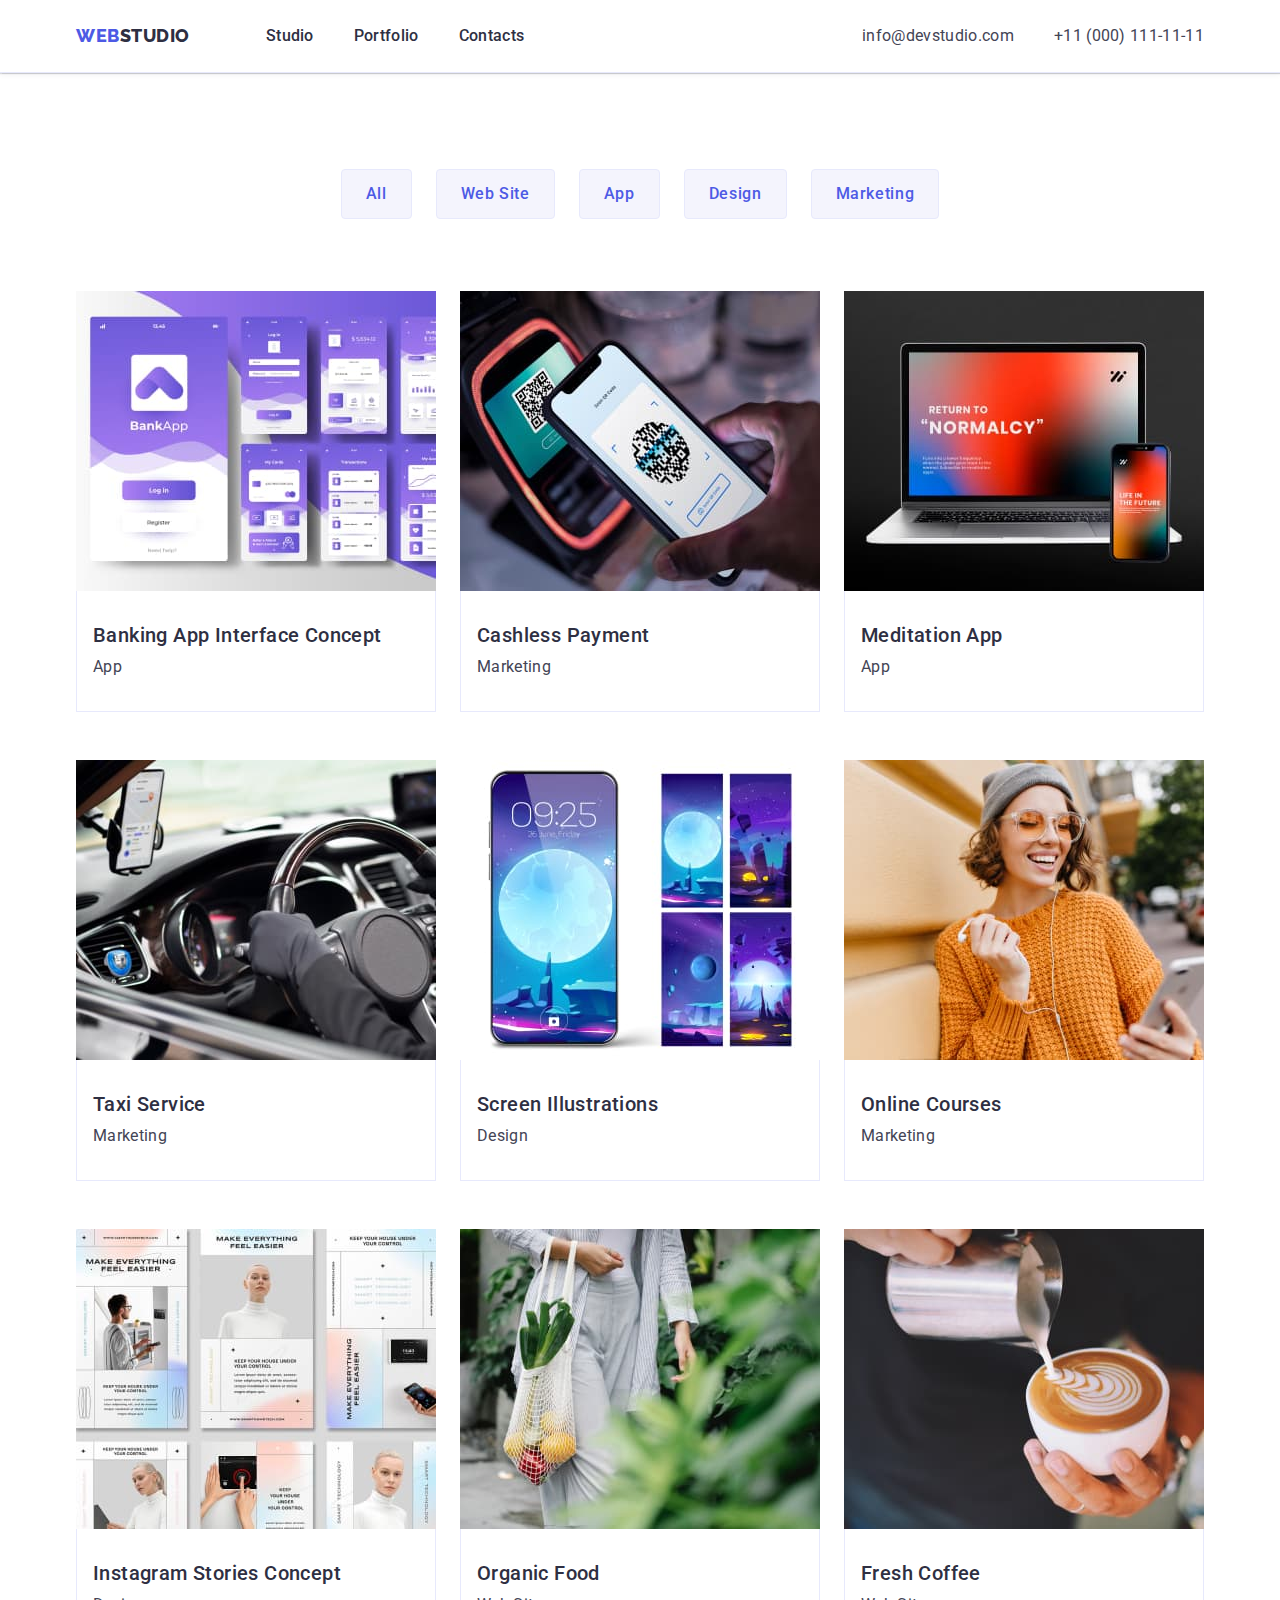
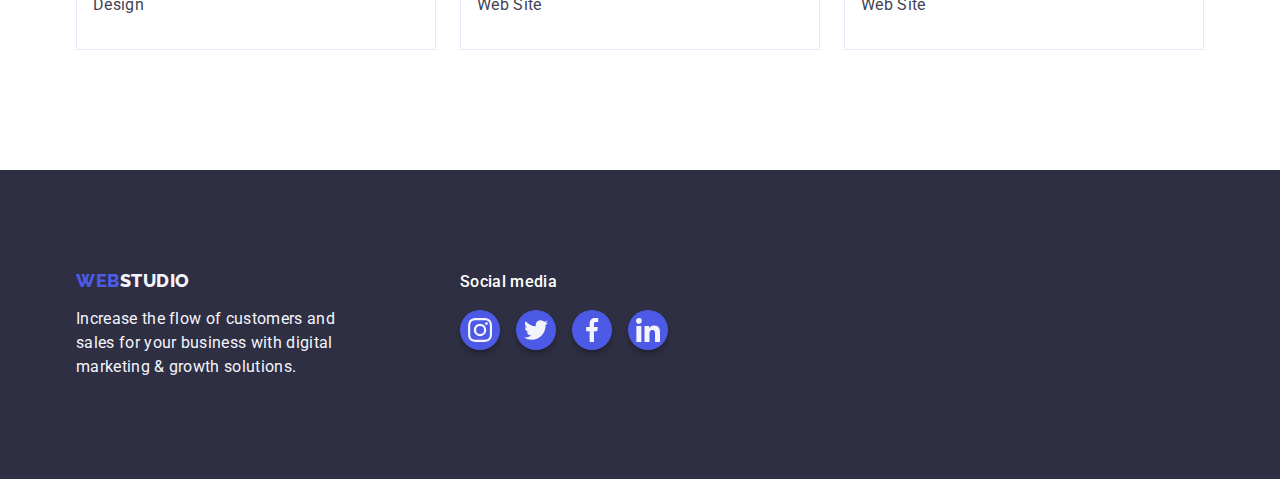
==== portfolio.html @ d606173a "Initial commit" ====
<!DOCTYPE html>
<html lang="en">
  <head>
    <meta charset="UTF-8" />
    <meta http-equiv="X-UA-Compatible" content="IE=edge" />
    <meta name="viewport" content="width=device-width, initial-scale=1.0" />
    <title>webstudio</title>
    <link
      rel="stylesheet"
      href="https://cdnjs.cloudflare.com/ajax/libs/modern-normalize/1.1.0/modern-normalize.min.css"
    />
    <link rel="stylesheet" href="./css/styles.css" />
    <link rel="preconnect" href="https://fonts.googleapis.com" />
    <link rel="preconnect" href="https://fonts.gstatic.com" crossorigin />
    <link
      href="https://fonts.googleapis.com/css2?family=Raleway:wght@800&family=Roboto:wght@400;500;700&display=swap"
      rel="stylesheet"
    />
  </head>
  <body>
    <header class="header-pages">
      <div class="navigation container">
        <nav class="page-navigation">
          <a class="logo link" href="./index.html"
            >Web<span class="accent-header">Studio</span></a
          >
          <ul class="menu list">
            <li class="menu-item">
              <a class="menu-item-link link" href="./index.html">Studio</a>
            </li>
            <li class="menu-item">
              <a class="menu-item-link link" href="./portfolio.html"
                >Portfolio</a
              >
            </li>
            <li class="menu-item">
              <a class="menu-item-link link" href="">Contacts</a>
            </li>
          </ul>
        </nav>

        <address class="contacts">
          <ul class="contacts-nav list">
            <li class="contacts-nav-item">
              <a
                class="contacts-item-link link"
                href="mailto:info@devstudio.com"
                >info@devstudio.com</a
              >
            </li>
            <li class="contacts-nav-item">
              <a class="contacts-item-link link" href="tel:+110001111111"
                >+11 (000) 111-11-11</a
              >
            </li>
          </ul>
        </address>
      </div>
    </header>
    <!-- <header class="header-pages">
      <nav class="page-navigation">
        <a class="logo link" href="./index.html"
          >Web<span class="accent-header">Studio</span></a
        >
        <ul class="menu list">
          <li class="menu-item">
            <a class="menu-item-link link" href="./index.html">Studio</a>
          </li>
          <li class="menu-item">
            <a class="menu-item-link link" href="./portfolio.html">Portfolio</a>
          </li>
          <li class="menu-item">
            <a class="menu-item-link link" href="">Contacts</a>
          </li>
        </ul>
      </nav>

      <address class="contacts">
        <ul class="contacts-nav list">
          <li class="contacts-nav-item">
            <a class="contacts-item-link link" href="mailto:info@devstudio.com"
              >info@devstudio.com</a
            >
          </li>
          <li class="contacts-nav-item">
            <a class="contacts-item-link link" href="tel:+110001111111"
              >+11 (000) 111-11-11</a
            >
          </li>
        </ul>
      </address>
    </header> -->
    <main>
      <!-- filters -->
      <section class="applicationarea">
        <div class="container">
          <h1 hidden>filters</h1>
          <ul class="applicationarea-list list">
            <li class="applicationarea-item">
              <button class="applicationarea-btn" type="button">All</button>
            </li>
            <li class="applicationarea-item">
              <button class="applicationarea-btn" type="button">
                Web Site
              </button>
            </li>
            <li class="applicationarea-item">
              <button class="applicationarea-btn" type="button">App</button>
            </li>
            <li class="applicationarea-item">
              <button class="applicationarea-btn" type="button">Design</button>
            </li>
            <li class="applicationarea-item">
              <button class="applicationarea-btn" type="button">
                Marketing
              </button>
            </li>
          </ul>

          <!-- ours projects -->

          <ul class="project list">
            <li class="project-item-list">
              <a class="project-item-link link" href=""
                ><img
                  src="./images/row1project-card1.jpg"
                  alt="view Banking App Interface"
                  width="360"
                  height="300"
                />
                <div class="project-container">
                  <h2 class="project-item-list-title">
                    Banking App Interface Concept
                  </h2>
                  <p class="project-item-list-text">App</p>
                </div>
              </a>
            </li>
            <li class="project-item-list">
              <a class="project-item-link link" href="">
                <img
                  src="./images/row1project-card2.jpg"
                  alt="view moment Cashless Payment"
                  width="360"
                  height="300"
                />
                <div class="project-container">
                  <h2 class="project-item-list-title">Cashless Payment</h2>
                  <p class="project-item-list-text">Marketing</p>
                </div>
              </a>
            </li>
            <li class="project-item-list">
              <a class="project-item-link link" href="">
                <img
                  src="./images/row1project-card3.jpg"
                  alt="vievs application to laptop and mobilphone"
                  width="360"
                  height="300"
                />
                <div class="project-container">
                  <h2 class="project-item-list-title">Meditation App</h2>
                  <p class="project-item-list-text">App</p>
                </div>
              </a>
            </li>
            <li class="project-item-list">
              <a class="project-item-link link" href=""
                ><img
                  src="./images/row2project-card1.jpg"
                  alt="View use apps in the car"
                  width="360"
                  height="300"
                />
                <div class="project-container">
                  <h2 class="project-item-list-title">Taxi Service</h2>
                  <p class="project-item-list-text">Marketing</p>
                </div>
              </a>
            </li>
            <li class="project-item-list">
              <a class="project-item-link link" href=""
                ><img
                  src="./images/row2project-card2.jpg"
                  alt="View applicationof of themes on mobile"
                  width="360"
                  height="300"
                />
                <div class="project-container">
                  <h2 class="project-item-list-title">Screen Illustrations</h2>
                  <p class="project-item-list-text">Design</p>
                </div>
              </a>
            </li>
            <li class="project-item-list">
              <a class="project-item-link link" href=""
                ><img
                  src="./images/row2project-card3.jpg"
                  alt="student taking online courses"
                  width="360"
                  height="300"
                />
                <div class="project-container">
                  <h2 class="project-item-list-title">Online Courses</h2>
                  <p class="project-item-list-text">Marketing</p>
                </div>
              </a>
            </li>
            <li class="project-item-list">
              <a class="project-item-link link" href=""
                ><img
                  src="./images/row3project-card1.jpg"
                  alt="View Instagram Stories Concept"
                  width="360"
                  height="300"
                />
                <div class="project-container">
                  <h2 class="project-item-list-title">
                    Instagram Stories Concept
                  </h2>
                  <p class="project-item-list-text">Design</p>
                </div>
              </a>
            </li>
            <li class="project-item-list">
              <a class="project-item-link link" href=""
                ><img
                  src="./images/row3project-card2.jpg"
                  alt="woman with a bag of natural food"
                  width="360"
                  height="300"
                />
                <div class="project-container">
                  <h2 class="project-item-list-title">Organic Food</h2>
                  <p class="project-item-list-text">Web Site</p>
                </div>
              </a>
            </li>
            <li class="project-item-list">
              <a class="project-item-link link" href="">
                <img
                  src="./images/row3project-card3.jpg"
                  alt="appetizing aromatic coffee"
                  width="360"
                  height="300"
                />
                <div class="project-container">
                  <h2 class="project-item-list-title">Fresh Coffee</h2>
                  <p class="project-item-list-text">Web Site</p>
                </div>
              </a>
            </li>
          </ul>
        </div>
      </section>
    </main>
    <footer class="footer-pages">
      <div class="container footer-container">
        <div class="first-column">
          <a class="logo logo-footer link" href="./index.html"
            >Web<span class="accent-footer">Studio</span></a
          >
          <p class="footer-pages-text">
            Increase the flow of customers and sales for your business with
            digital marketing & growth solutions.
          </p>
        </div>
        <div class="second-column">
          <p class="footer-social-text">Social media</p>
          <!-- Додаємо посилання на соцмережі в футері-->
          <ul class="footer-social-list list">
            <li class="footer-social-list-item">
              <a class="footer-social-list-link" href="">
                <svg
                  class="footer-social-icon"
                  width="24"
                  height="24"
                  aria-label="instagramm ikon"
                >
                  <use href="./images/icons.svg#icon-instagram"></use>
                </svg>
              </a>
            </li>
            <li class="footer-social-list-item">
              <a href="" class="footer-social-list-link">
                <svg
                  class="footer-social-icon"
                  width="24"
                  height="24"
                  aria-label="twitter ikon"
                >
                  <use href="./images/icons.svg#icon-twitter"></use>
                </svg>
              </a>
            </li>
            <li class="footer-social-list-item">
              <a href="" class="footer-social-list-link">
                <svg
                  class="footer-social-icon"
                  width="24"
                  height="24"
                  aria-label="facebook ikon"
                >
                  <use href="./images/icons.svg#icon-facebook"></use>
                </svg>
              </a>
            </li>
            <li class="footer-social-list-item">
              <a href="" class="footer-social-list-link">
                <svg
                  class="footer-social-icon"
                  width="24"
                  height="24"
                  aria-label="linkedin ikon"
                >
                  <use href="./images/icons.svg#icon-linkedin"></use>
                </svg>
              </a>
            </li>
          </ul>
        </div>
      </div>
    </footer>
  </body>
</html>
---- css/styles.css ----
:root {
  --background-color: #ffffff;
  --menu-color: #2e2f42;
  --adres-color: #434455;
  --hero-background-color: #2e2f42;
  --title-color: #2e2f42;
  --text-color: #434455;
  --btn-portfolio-color: #4d5ae5;
  --btn-portfolio-border-color: #e7e9fc;
  --btn-portfolio-background-color: #f4f4fd;
  --portfolio-items-title-color: #2e2f42;
  --portfolio-items-text-color: #434455;
  --social-link-color: #4d5ae5;
  --customers-color: #8e8f99;
}

/* ======= Скидання стилів, які ідуть за замовчуванням від браузера ======= */

.list {
  list-style: none;
}

.link {
  text-decoration: none;
}

button {
  cursor: pointer;
}

h1,
h2,
h3,
h4,
p {
  margin-top: 0;
  margin-left: 0;
  margin-right: 0;
  margin-bottom: 0;
}

ul,
ol {
  margin-top: 0;
  margin-bottom: 0;
  padding-left: 0;
}

img {
  display: block;
}

.accent-header {
  color: #2e2f42;
}

.accent-footer {
  color: #f4f4fd;
}

body {
  font-family: "Roboto", sans-serif;
  color: #434455;
  background-color: var(--background-color);
}

/* ======= ======= ======= стилі хедера ======= ======= ======= */

/* ------ ----- ----  ставим єлементи хедера в рядок 
та вирівнюєм їх по горизонтальній вісі  ------ ----- ---- */
.navigation {
  display: flex;
  align-items: center;
}
.page-navigation {
  display: flex;
  align-items: center;
}
.menu {
  display: flex;
}
.contacts-nav {
  display: flex;
}

/* -------  робимо відступи в списку меню  ------- */

.menu .menu-item {
  margin-right: 40px;
}

.menu .menu-item:last-child {
  margin-right: 0px;
}

/* ------- робимо відступи в списку контактів  ------ */

.contacts-nav .contacts-nav-item:not(:last-child) {
  margin-right: 40px;
}

/* --------  притискаємо контакти до правої сторони -------- */

.contacts {
  margin-left: auto;
}

/* --------  задаємо ширину секціям контенту -------- */

.container {
  width: 1158px;
  /*display: flex; */
  margin-left: auto;
  margin-right: auto;
  padding-left: 15px;
  padding-right: 15px;
}

/* --------  задаємо рамку хедеру та її колір -------- */

.header-pages {
  border-bottom: 1px solid #e7e9fc;
  box-shadow: 2px 1px rgba(46, 47, 66, 0.08), 0px 1px 1px rgba(46, 47, 66, 0.16),
    0px 1px 6px rgba(46, 47, 66, 0.08);
}
/* --------  логотип -------- */
.logo {
  /* --------  робимо відступ між логотипом та навігацією -------- */
  margin-right: 76px;
  /* --------  розширюємо область логотипа -------- */
  padding-top: 24px;
  padding-bottom: 24px;
  /* --------  стилі логотипа -------- */
  font-family: "Raleway", sans-serif;
  font-weight: 800;
  font-size: 18px;
  line-height: 1.17;
  letter-spacing: 0.03em;
  text-transform: uppercase;
  color: #4d5ae5;
}

/* --------  стилі списків меню та контактів -------- */

.menu-item .menu-item-link {
  display: block;
  /* --------  розширюємо область пунктів меню -------- */
  padding-top: 24px;
  padding-bottom: 24px;
  /* --------  стилі пунктів меню -------- */
  font-weight: 500;
  font-size: 16px;
  line-height: 1.5;
  letter-spacing: 0.02em;
  color: var(--menu-color);
}
/* .menu-item-link {
  font-weight: 500;
  font-size: 16px;
  line-height: 1.5;
  letter-spacing: 0.02em;
  color: var(--menu-color);
} */
.menu .link:hover,
.menu .link:focus {
  color: #404bbf;
}
.contacts-item-link,
.contacts {
  /* --------  розширюємо область контактів -------- */
  padding-top: 24px;
  padding-bottom: 24px;
  /* --------  стилі пунктів контактів -------- */
  font-style: normal;
  font-weight: 400;
  font-size: 16px;
  line-height: 1.5;
  letter-spacing: 0.02em;
  color: var(--adres-color);
}
.contacts-item-link:hover,
.contacts-item-link:focus {
  color: #404bbf;
}

/* ====== ==== === стилі hero === ==== ===== */

.hero {
  /* -------- колір фона секції хіро------- */
  background-color: var(--hero-background-color);
  /* --------- додаємо фото хіро та градієнт --------- */
  background-image: linear-gradient(
      rgba(46, 47, 66, 0.7),
      rgba(46, 47, 66, 0.7)
    ),
    url(../images/people-office.jpg);
  /* робимо, щоб зображення не вилазило за розміри секції */
  background-size: cover;
  max-width: 1440px;
  background-repeat: no-repeat;
  background-position: center;

  /* ------робимо відступи з гори та низу для секції хіро----- */
  padding-top: 188px;
  padding-bottom: 188px;
}

/* ------стилі заголовку хіро----- */

.hero-title {
  max-width: 496px;
  margin-left: auto;
  margin-right: auto;
  font-family: "Roboto", sans-serif;
  font-weight: 700;
  font-size: 56px;
  line-height: 1.07;
  text-align: center;
  letter-spacing: 0.02em;
  color: #ffffff;
}
/* ------ стилі кнопки хіро ----- */
.hero-btn {
  display: block;
  min-width: 169px;
  height: 56px;
  margin-top: 48px;
  border: none;
  margin-left: auto;
  margin-right: auto;
  background: #4d5ae5;
  box-shadow: 0px 4px 4px rgba(0, 0, 0, 0.15);
  border-radius: 4px;
  font-family: "Roboto", sans-serif;

  font-style: normal;
  font-weight: 500;
  font-size: 16px;
  line-height: 1.5;
  letter-spacing: 0.04em;
  color: #ffffff;
}
.hero-btn:hover,
.hero-btn:focus {
  background-color: #404bbf;
}

/* ====== ==== секція наші принципи ==== ====== */

/* ---- задаємо відступи з гори та низу секції --- */
.principies {
  padding-top: 120px;
  padding-bottom: 120px;
}

/* ------ виставляємо принципи в рядок -----*/
.principies-list {
  display: flex;
  /* ------ Робимо відступи між принципами -----*/
  gap: 24px;
}

/* -----  задаємо ширину блоків принципiв -----  */
.principies-item {
  width: calc((100%-3 * 24px) / 4);
}

/* ------ Задаемо стилі заголовкцв принципів ----- */
.principies-item-title {
  margin-bottom: 8px;
  font-family: "Roboto", sans-serif;
  font-style: normal;
  font-weight: 500;
  font-size: 20px;
  line-height: 1.2;
  letter-spacing: 0.02em;
  color: var(--title-color);
}
/* ------ Задаємо стилі тексту принципів ------ */
.principies-item-text {
  font-family: "Roboto", sans-serif;
  font-style: normal;
  font-weight: 400;
  font-size: 16px;
  line-height: 1.5;
  letter-spacing: 0.02em;
  color: var(--text-color);
}
/* ---- Задаємо рамку іконок принципів ----- */

.principies-item-icon {
  /* border: 1px solid #8e8f99; */
}

/* ------ Задаємо стилі іконок принципів -----  */
.principies-icon-container {
  display: flex;
  align-items: center;
  justify-content: center;
  height: 112px;
  background-color: #f4f4fd;
  border-radius: 4px;
  margin-bottom: 8px;
}
/* ====== ==== === Секція ми робимо === ==== ====== */
/* ---- задаємо відступ з низу секції --- */
.wedoing {
  padding-bottom: 120px;
}
/* ------ Задаемо стилі заголовку секції ----- */
.wedoing-title {
  margin-bottom: 72px;
  font-family: "Roboto", sans-serif;
  font-style: normal;
  font-weight: 700;
  font-size: 36px;
  line-height: 1.11;
  text-align: center;
  letter-spacing: 0.02em;
  text-transform: capitalize;
  color: var(--title-color);
}
/*  ----- Робимо список флекс елементом
 та виставляємо його в рядок та робимо відступи між картинками   */
.wedoing-list {
  display: flex;
  gap: 24px;
}
/* Задаємо ширину малюнка */
.wedoing-list-item {
  flex-basis: calc((100% - 24 * 2px) / 3);
}

/* ====== ==== === Секція наша команда === ==== ====== */
/* --- ---- задаємо відступи з гори та низу внутрі секції
 та колір заднього фону --- */

.team {
  background-color: #f4f4fd;
  padding-top: 120px;
  padding-bottom: 120px;
}
/* ------ Задаемо стилі заголовку секції ----- */
.team-title {
  margin-bottom: 72px;
  font-family: "Roboto", sans-serif;
  font-style: normal;
  font-weight: 700;
  font-size: 36px;
  line-height: 1.11;
  text-align: center;
  letter-spacing: 0.02em;
  text-transform: capitalize;
  color: var(--title-color);
}

/*  ----- Робимо список флекс елементом
 та виставляємо його в рядок та робимо відступи між карточками співробітників  --- */
.team-list {
  display: flex;
  gap: 24px;
}

/*   -----  Задаємо ширину тіні та радіуси карточкам співробітників ----- */
.team-list-item {
  background-color: #ffffff;
  flex-basis: calc((100% - 3 * 24px) / 4);
  box-shadow: 0px 1px 6px rgba(46, 47, 66, 0.08),
    0px 1px 1px rgba(46, 47, 66, 0.16), 0px 2px 1px rgba(46, 47, 66, 0.08);
  border-radius: 0px 0px 4px 4px;
}
/* задаємо контейнеру співробітника відступи від його фото */
.workers-container {
  padding-top: 32px;
  padding-right: 0px;
  padding-bottom: 32px;
  padding-left: 0px;
}
/* Задаємо стилі ПІП (заголовку) карточки співробітника */
.team-list-item-title {
  margin-bottom: 8px;
  font-family: "Roboto", sans-serif;
  font-style: normal;
  font-weight: 500;
  font-size: 20px;
  line-height: 1.2;
  text-align: center;
  letter-spacing: 0.02em;
  color: var(--title-color);
}
/* задаємо стилі посаді співробітника */
.team-list-item-text {
  font-family: "Roboto", sans-serif;
  font-style: normal;
  font-weight: 400;
  font-size: 16px;
  line-height: 1.5;
  text-align: center;
  letter-spacing: 0.02em;
  color: #434455;
}
/* ------ робимо список соц мереж ------- */

/* ставимо іконки соцмереж в рядок */
.social-list {
  display: flex;
  /* вирівнюємо по центру та робимо відступи між ними та з гори */
  justify-content: center;
  gap: 24px;
  margin-top: 8px;
}
/* робимо посилання круглими, Задаємо стилі*/

.social-list-link {
  display: flex;
  width: 40px;
  height: 40px;
  border-radius: 50%;
  background-color: var(--social-link-color);
  justify-content: center;
  align-items: center;
  box-shadow: 0px 4px 4px rgba(0, 0, 0, 0.25);
}
/* ----- Робимо ховер та фокус іконкам соцмереж ----- */
.social-list-link:hover,
.social-list-link:focus {
  background-color: #404bbf;
}

.social-icon {
  fill: #f4f4fd;
}
/* ====== ==== === Новаа секція -*Клієнти*- === ==== ======= */

.customers {
  padding-top: 120px;
  padding-bottom: 120px;
  /* background-color: #e5e5e5; */
  background-color: #ffffff;
}

/* Стилі заголовку та його розташування*/
.customers-title {
  font-family: "Roboto", sans-serif;
  font-style: normal;
  font-weight: 700;
  font-size: 36px;
  line-height: 1.1;
  letter-spacing: 0.02em;
  color: var(--title-color);
  text-align: center;
  margin-bottom: 72px;
}

/* ---- pобимо список клієнтів флексом, та виставляємо в рядок ---  */
.customers-list {
  display: flex;
  color: var(--customers-color);
  gap: 24px;

  /* вирівнюємо по центру та робимо відступи між ними та з гори */
  justify-content: center;
}

/* --- задаємо розміри іконок --- */
.customers-link {
  width: 168px;
  height: 88px;
  border: 1px solid #8e8f99;
  border-radius: 4px;
  display: flex;
  align-items: center;
  justify-content: center;
  color: #8e8f99;
}
.customers-list .customers-list-item {
  width: 168px;
  height: 88px;
  /* border: 1px solid var(--customers-color);
  border-radius: 4px; */
  box-shadow: 0px 4px 4px rgba(0, 0, 0, 0.25);
  /* padding: 16px 32px 16px 32px; */
}
.customers-list-item-icon {
  width: 104px;
  height: 56px;
  fill: currentColor;
}
.customers-link:hover,
.customers-link:focus {
  border-color: #404bbf;
  color: #404bbf;
}
/* ====== ==== === Футер === ==== ====== */
/* --- ---- задаємо відступи з гори та низу внутрі секції
 та колір заднього фону --- */
.footer-pages {
  padding-top: 100px;
  padding-bottom: 100px;

  background-color: #2e2f42;
}
/* задаємо відступ від лщготипу до тексту */
.logo-footer {
  display: inline-block;
  margin-bottom: 16px;
}
/* прибираєм зайві падінги */
.logo.logo-footer {
  padding-top: 0;
  padding-bottom: 0;
}
/* задаємо ширину та стилі тексту футера */
.footer-pages-text {
  max-width: 264px;
  font-family: "Roboto", sans-serif;
  font-style: normal;
  font-weight: 400;
  font-size: 16px;
  line-height: 1.5;
  letter-spacing: 0.02em;
  color: #f4f4fd;
}

/* Робимо футер флексом */
.footer-container {
  display: flex;
  align-items: baseline;
  /* gap: 120px; */
}
.footer-social-text {
  font-family: "Roboto", sans-serif;
  font-weight: 500;
  font-size: 16px;
  line-height: 1.5;
  letter-spacing: 0.02em;
  color: #ffffff;
  margin-bottom: 16px;
}
.first-column {
  margin-right: 120px;
}

/* ------ робимо список соц мереж  футера------- */

/* ставимо іконки соцмереж в рядок */
.footer-social-list {
  display: flex;
  /* вирівнюємо по центру та робимо відступи між ними та з гори */
  justify-content: center;
  gap: 16px;
  margin-top: 8px;
}
/* робимо посилання круглими, Задаємо стилі*/

.footer-social-list-link {
  display: flex;
  width: 40px;
  height: 40px;
  border-radius: 50%;
  background-color: var(--social-link-color);
  justify-content: center;
  align-items: center;
  box-shadow: 0px 4px 4px rgba(0, 0, 0, 0.25);
}
/* ----- Робимо ховер та фокус іконкам соцмереж ----- */
.footer-social-list-link:hover,
.footer-social-list-link:focus {
  background-color: #31d0aa;
}

.footer-social-icon {
  fill: #f4f4fd;
}

/* =============== сторінка портфоліо ============== */
/* --- ---- задаємо відступи з гори та низу внутрі секції --- */
.applicationarea {
  padding-top: 96px;
  padding-bottom: 120px;
}
/* ставимо кнопки по горизонталі, по центру, та задаємо проміжок  */
.applicationarea-list {
  display: flex;
  justify-content: center;
  gap: 24px;
  margin-bottom: 72px;
}
/* задаємо стилі кнопкам фільтру */
.applicationarea-btn {
  padding-top: 12px;
  padding-right: 24px;
  padding-bottom: 12px;
  padding-left: 24px;
  border: 1px solid var(--btn-portfolio-border-color);
  border-radius: 4px;
  background: var(--btn-portfolio-background-color);
  font-family: "Roboto", sans-serif;
  font-style: normal;
  font-weight: 500;
  font-size: 16px;
  line-height: 1.5;
  display: flex;
  align-items: center;
  text-align: center;
  letter-spacing: 0.04em;
  color: var(--btn-portfolio-color);
}
.applicationarea-btn:hover,
.applicationarea-btn:focus {
  background: #404bbf;
  box-shadow: 0px 3px 1px rgba(0, 0, 0, 0.1), 0px 2px 1px rgba(0, 0, 0, 0.08),
    0px 2px 2px rgba(0, 0, 0, 0.12);
  border-radius: 4px;
  border: 1px solid transparent;
  font-family: "Roboto", sans-serif;
  font-style: normal;
  font-weight: 500;
  font-size: 16px;
  line-height: 1.5;
  display: flex;
  align-items: center;
  text-align: center;
  letter-spacing: 0.04em;
  color: #ffffff;
}
/* ставимо проекти по горизонталі та робимо сітку 3х3 */
.project {
  display: flex;
  flex-wrap: wrap;
  row-gap: 48px;
  column-gap: 24px;
}
.project-container {
  padding-top: 32px;
  padding-right: 16px;
  padding-bottom: 32px;
  padding-left: 16px;
  border: 1px solid #e7e9fc;
  border-top: none;
}

.project-item-list {
  width: calc((100% - 48px) / 3);
}

.project-item-list-title {
  margin-bottom: 8px;
  font-family: "Roboto", sans-serif;
  font-style: normal;
  font-weight: 500;
  font-size: 20px;
  line-height: 1.2;
  letter-spacing: 0.02em;
  color: var(--portfolio-items-title-color);
}
.project-item-list-text {
  font-family: "Roboto", sans-serif;
  font-style: normal;
  font-weight: 400;
  font-size: 16px;
  line-height: 1.5;
  letter-spacing: 0.02em;
  color: var(--portfolio-items-text-color);
}
.project-item-link {
  display: block;
}
.project-item-link:hover,
.project-item-link:focus {
  box-shadow: 0px 1px 6px rgba(46, 47, 66, 0.08),
    0px 1px 1px rgba(46, 47, 66, 0.16), 0px 2px 1px rgba(46, 47, 66, 0.08);
}
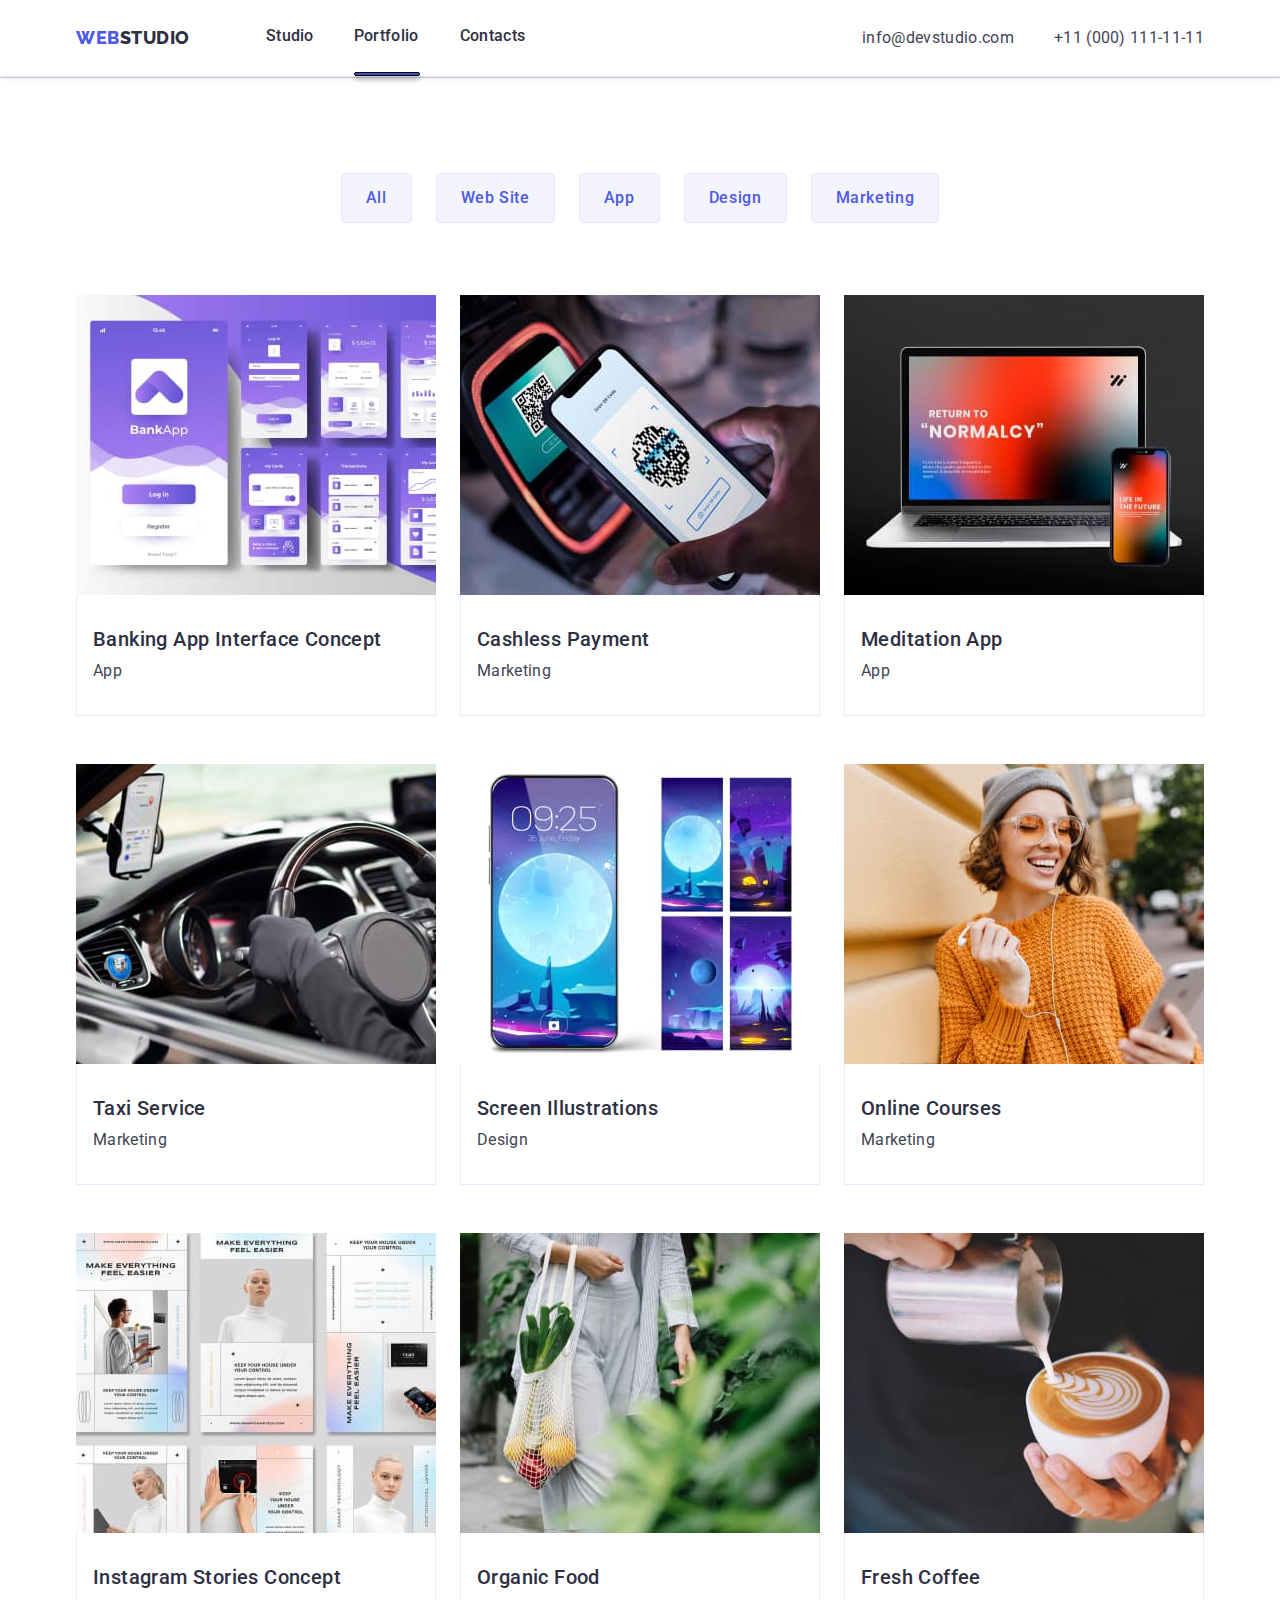
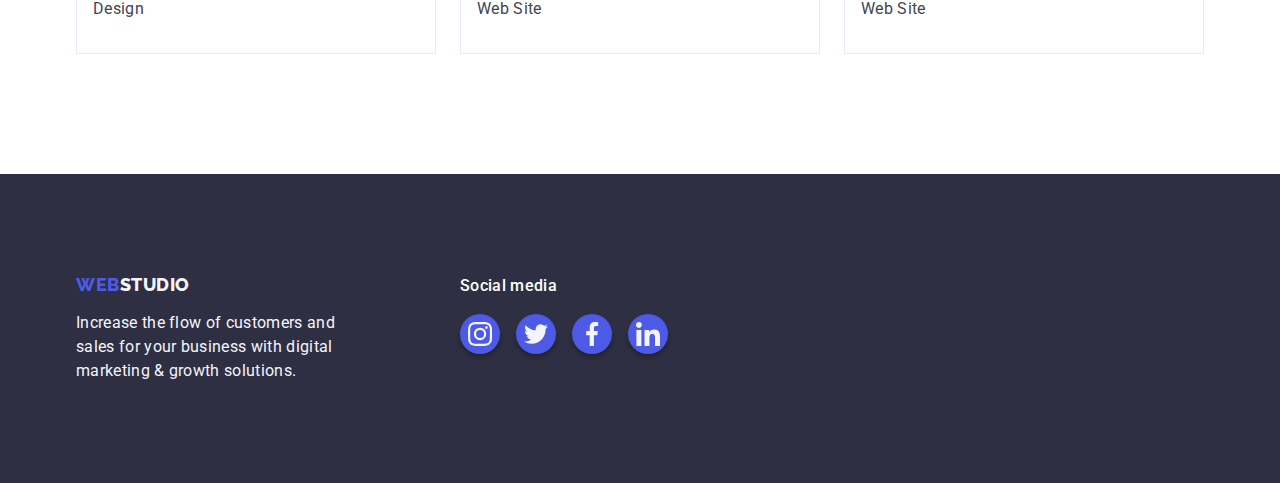
==== commit d79ff63d: "dz5" ====
--- a/portfolio.html
+++ b/portfolio.html
@@ -28,7 +28,7 @@
             <li class="menu-item">
               <a class="menu-item-link link" href="./index.html">Studio</a>
             </li>
-            <li class="menu-item">
+            <li class="menu-item portfolio">
               <a class="menu-item-link link" href="./portfolio.html"
                 >Portfolio</a
               >
@@ -121,13 +121,20 @@
 
           <ul class="project list">
             <li class="project-item-list">
-              <a class="project-item-link link" href=""
-                ><img
-                  src="./images/row1project-card1.jpg"
-                  alt="view Banking App Interface"
-                  width="360"
-                  height="300"
-                />
+              <a class="project-item-link link" href="">
+                <div class="wrapper-overlay">
+                  <img
+                    src="./images/row1project-card1.jpg"
+                    alt="view Banking App Interface"
+                    width="360"
+                    height="300"
+                  />
+                  <p class="overlay">
+                    14 Stylish and User-Friendly App Design Concepts · Task
+                    Manager App · Calorie Tracker App · Exotic Fruit Ecommerce
+                    App · Cloud Storage App
+                  </p>
+                </div>
                 <div class="project-container">
                   <h2 class="project-item-list-title">
                     Banking App Interface Concept
@@ -138,12 +145,19 @@
             </li>
             <li class="project-item-list">
               <a class="project-item-link link" href="">
-                <img
-                  src="./images/row1project-card2.jpg"
-                  alt="view moment Cashless Payment"
-                  width="360"
-                  height="300"
-                />
+                <div class="wrapper-overlay">
+                  <img
+                    src="./images/row1project-card2.jpg"
+                    alt="view moment Cashless Payment"
+                    width="360"
+                    height="300"
+                  />
+                  <p class="overlay">
+                    14 Stylish and User-Friendly App Design Concepts · Task
+                    Manager App · Calorie Tracker App · Exotic Fruit Ecommerce
+                    App · Cloud Storage App
+                  </p>
+                </div>
                 <div class="project-container">
                   <h2 class="project-item-list-title">Cashless Payment</h2>
                   <p class="project-item-list-text">Marketing</p>
@@ -152,12 +166,19 @@
             </li>
             <li class="project-item-list">
               <a class="project-item-link link" href="">
-                <img
-                  src="./images/row1project-card3.jpg"
-                  alt="vievs application to laptop and mobilphone"
-                  width="360"
-                  height="300"
-                />
+                <div class="wrapper-overlay">
+                  <img
+                    src="./images/row1project-card3.jpg"
+                    alt="vievs application to laptop and mobilphone"
+                    width="360"
+                    height="300"
+                  />
+                  <p class="overlay">
+                    14 Stylish and User-Friendly App Design Concepts · Task
+                    Manager App · Calorie Tracker App · Exotic Fruit Ecommerce
+                    App · Cloud Storage App
+                  </p>
+                </div>
                 <div class="project-container">
                   <h2 class="project-item-list-title">Meditation App</h2>
                   <p class="project-item-list-text">App</p>
@@ -166,12 +187,19 @@
             </li>
             <li class="project-item-list">
               <a class="project-item-link link" href=""
-                ><img
-                  src="./images/row2project-card1.jpg"
-                  alt="View use apps in the car"
-                  width="360"
-                  height="300"
-                />
+                ><div class="wrapper-overlay">
+                  <img
+                    src="./images/row2project-card1.jpg"
+                    alt="View use apps in the car"
+                    width="360"
+                    height="300"
+                  />
+                  <p class="overlay">
+                    14 Stylish and User-Friendly App Design Concepts · Task
+                    Manager App · Calorie Tracker App · Exotic Fruit Ecommerce
+                    App · Cloud Storage App
+                  </p>
+                </div>
                 <div class="project-container">
                   <h2 class="project-item-list-title">Taxi Service</h2>
                   <p class="project-item-list-text">Marketing</p>
@@ -180,12 +208,19 @@
             </li>
             <li class="project-item-list">
               <a class="project-item-link link" href=""
-                ><img
-                  src="./images/row2project-card2.jpg"
-                  alt="View applicationof of themes on mobile"
-                  width="360"
-                  height="300"
-                />
+                ><div class="wrapper-overlay">
+                  <img
+                    src="./images/row2project-card2.jpg"
+                    alt="View applicationof of themes on mobile"
+                    width="360"
+                    height="300"
+                  />
+                  <p class="overlay">
+                    14 Stylish and User-Friendly App Design Concepts · Task
+                    Manager App · Calorie Tracker App · Exotic Fruit Ecommerce
+                    App · Cloud Storage App
+                  </p>
+                </div>
                 <div class="project-container">
                   <h2 class="project-item-list-title">Screen Illustrations</h2>
                   <p class="project-item-list-text">Design</p>
@@ -194,12 +229,19 @@
             </li>
             <li class="project-item-list">
               <a class="project-item-link link" href=""
-                ><img
-                  src="./images/row2project-card3.jpg"
-                  alt="student taking online courses"
-                  width="360"
-                  height="300"
-                />
+                ><div class="wrapper-overlay">
+                  <img
+                    src="./images/row2project-card3.jpg"
+                    alt="student taking online courses"
+                    width="360"
+                    height="300"
+                  />
+                  <p class="overlay">
+                    14 Stylish and User-Friendly App Design Concepts · Task
+                    Manager App · Calorie Tracker App · Exotic Fruit Ecommerce
+                    App · Cloud Storage App
+                  </p>
+                </div>
                 <div class="project-container">
                   <h2 class="project-item-list-title">Online Courses</h2>
                   <p class="project-item-list-text">Marketing</p>
@@ -208,12 +250,19 @@
             </li>
             <li class="project-item-list">
               <a class="project-item-link link" href=""
-                ><img
-                  src="./images/row3project-card1.jpg"
-                  alt="View Instagram Stories Concept"
-                  width="360"
-                  height="300"
-                />
+                ><div class="wrapper-overlay">
+                  <img
+                    src="./images/row3project-card1.jpg"
+                    alt="View Instagram Stories Concept"
+                    width="360"
+                    height="300"
+                  />
+                  <p class="overlay">
+                    14 Stylish and User-Friendly App Design Concepts · Task
+                    Manager App · Calorie Tracker App · Exotic Fruit Ecommerce
+                    App · Cloud Storage App
+                  </p>
+                </div>
                 <div class="project-container">
                   <h2 class="project-item-list-title">
                     Instagram Stories Concept
@@ -224,12 +273,19 @@
             </li>
             <li class="project-item-list">
               <a class="project-item-link link" href=""
-                ><img
-                  src="./images/row3project-card2.jpg"
-                  alt="woman with a bag of natural food"
-                  width="360"
-                  height="300"
-                />
+                ><div class="wrapper-overlay">
+                  <img
+                    src="./images/row3project-card2.jpg"
+                    alt="woman with a bag of natural food"
+                    width="360"
+                    height="300"
+                  />
+                  <p class="overlay">
+                    14 Stylish and User-Friendly App Design Concepts · Task
+                    Manager App · Calorie Tracker App · Exotic Fruit Ecommerce
+                    App · Cloud Storage App
+                  </p>
+                </div>
                 <div class="project-container">
                   <h2 class="project-item-list-title">Organic Food</h2>
                   <p class="project-item-list-text">Web Site</p>
@@ -238,12 +294,19 @@
             </li>
             <li class="project-item-list">
               <a class="project-item-link link" href="">
-                <img
-                  src="./images/row3project-card3.jpg"
-                  alt="appetizing aromatic coffee"
-                  width="360"
-                  height="300"
-                />
+                <div class="wrapper-overlay">
+                  <img
+                    src="./images/row3project-card3.jpg"
+                    alt="appetizing aromatic coffee"
+                    width="360"
+                    height="300"
+                  />
+                  <p class="overlay">
+                    14 Stylish and User-Friendly App Design Concepts · Task
+                    Manager App · Calorie Tracker App · Exotic Fruit Ecommerce
+                    App · Cloud Storage App
+                  </p>
+                </div>
                 <div class="project-container">
                   <h2 class="project-item-list-title">Fresh Coffee</h2>
                   <p class="project-item-list-text">Web Site</p>
--- a/css/styles.css
+++ b/css/styles.css
@@ -153,17 +153,35 @@
   line-height: 1.5;
   letter-spacing: 0.02em;
   color: var(--menu-color);
-}
-/* .menu-item-link {
-  font-weight: 500;
-  font-size: 16px;
-  line-height: 1.5;
-  letter-spacing: 0.02em;
-  color: var(--menu-color);
-} */
+  transition: color 250ms cubic-bezier(0.4, 0, 0.2, 1);
+}
+
 .menu .link:hover,
 .menu .link:focus {
   color: #404bbf;
+}
+/* Задаємо нижню синю полоску неа активній сторінці  */
+
+.studio::after {
+  content: "";
+  display: block;
+  width: 66px;
+  height: 4px;
+  background: #404bbf;
+  border: 1px solid #000000;
+  box-shadow: 0px 4px 4px rgba(0, 0, 0, 0.25);
+  border-radius: 2px;
+}
+
+.portfolio::after {
+  content: "";
+  display: block;
+  width: 66px;
+  height: 4px;
+  background: #404bbf;
+  border: 1px solid #000000;
+  box-shadow: 0px 4px 4px rgba(0, 0, 0, 0.25);
+  border-radius: 2px;
 }
 .contacts-item-link,
 .contacts {
@@ -177,6 +195,7 @@
   line-height: 1.5;
   letter-spacing: 0.02em;
   color: var(--adres-color);
+  transition: color 250ms cubic-bezier(0.4, 0, 0.2, 1);
 }
 .contacts-item-link:hover,
 .contacts-item-link:focus {
@@ -203,6 +222,8 @@
   /* ------робимо відступи з гори та низу для секції хіро----- */
   padding-top: 188px;
   padding-bottom: 188px;
+  height: 600;
+  margin: 0 auto;
 }
 
 /* ------стилі заголовку хіро----- */
@@ -239,6 +260,8 @@
   line-height: 1.5;
   letter-spacing: 0.04em;
   color: #ffffff;
+  transition: background 250ms cubic-bezier(0.4, 0, 0.2, 1),
+    color 250ms cubic-bezier(0.4, 0, 0.2, 1);
 }
 .hero-btn:hover,
 .hero-btn:focus {
@@ -420,6 +443,7 @@
   justify-content: center;
   align-items: center;
   box-shadow: 0px 4px 4px rgba(0, 0, 0, 0.25);
+  transition: background-color 250ms cubic-bezier(0.4, 0, 0.2, 1);
 }
 /* ----- Робимо ховер та фокус іконкам соцмереж ----- */
 .social-list-link:hover,
@@ -472,6 +496,8 @@
   align-items: center;
   justify-content: center;
   color: #8e8f99;
+  transition: color 250ms cubic-bezier(0.4, 0, 0.2, 1);
+  transition: border-color 250ms cubic-bezier(0.4, 0, 0.2, 1);
 }
 .customers-list .customers-list-item {
   width: 168px;
@@ -562,6 +588,7 @@
   justify-content: center;
   align-items: center;
   box-shadow: 0px 4px 4px rgba(0, 0, 0, 0.25);
+  transition: background-color 250ms cubic-bezier(0.4, 0, 0.2, 1);
 }
 /* ----- Робимо ховер та фокус іконкам соцмереж ----- */
 .footer-social-list-link:hover,
@@ -605,6 +632,8 @@
   text-align: center;
   letter-spacing: 0.04em;
   color: var(--btn-portfolio-color);
+  transition: background-color 250ms cubic-bezier(0.4, 0, 0.2, 1),
+    color 250ms cubic-bezier(0.4, 0, 0.2, 1);
 }
 .applicationarea-btn:hover,
 .applicationarea-btn:focus {
@@ -671,3 +700,82 @@
   box-shadow: 0px 1px 6px rgba(46, 47, 66, 0.08),
     0px 1px 1px rgba(46, 47, 66, 0.16), 0px 2px 1px rgba(46, 47, 66, 0.08);
 }
+/* робимо оверлей */
+.overlay {
+  font-family: "Roboto";
+  font-style: normal;
+  font-weight: 400;
+  font-size: 16px;
+  line-height: 1.5;
+  letter-spacing: 0.02em;
+  color: #f4f4fd;
+  background-color: rgba(77, 90, 229, 0.75);
+  padding: 40px 32px;
+
+  /* задаємо позиціонування оверлею */
+  position: absolute;
+  top: 0;
+  left: 0;
+  height: 100%;
+  width: 100%;
+  overflow: auto;
+  transform: translateY(100%);
+  transition: transform 250ms cubic-bezier(0.4, 0, 0.2, 1);
+}
+.wrapper-overlay {
+  position: relative;
+  overflow: hidden;
+}
+.project-item-link:hover .overlay,
+.project-item-link:focus .overlay {
+  transform: translate(0%);
+}
+/*  --- ---- ------- Модальне вікно ------- ---- --- */
+.backdrop {
+  /* задаємо  задній фон  */
+  position: fixed;
+  top: 0;
+  left: 0;
+  width: 100%;
+  height: 100%;
+  background-color: rgba(46, 47, 66, 0.4);
+
+  transition: opacity 250ms cubic-bezier(0.4, 0, 0.2, 1),
+    visibility 250ms cubic-bezier(0.4, 0, 0.2, 1);
+}
+/* робимо саме модальне вікно */
+.modal {
+  width: 408px;
+  height: 584px;
+  background: #fcfcfc;
+  box-shadow: 0px 1px 1px rgba(0, 0, 0, 0.14), 0px 1px 3px rgba(0, 0, 0, 0.12),
+    0px 2px 1px rgba(0, 0, 0, 0.2);
+  border-radius: 4px;
+  /* позиціонуцємо модальне вікно по середині */
+  position: absolute;
+  top: 50%;
+  left: 50%;
+  transform: translate(-50%, -50%);
+}
+/* Робимо кнопку закриття модального вікна */
+.btn-modal-clouse {
+  display: flex;
+  align-items: center;
+  justify-content: center;
+  width: 24px;
+  height: 24px;
+  padding: 0;
+  border-radius: 50%;
+  background-color: #e7e9fc;
+  border: 1px solid rgba(0, 0, 0, 0.1);
+  /* виставляємо кнопку по макету */
+  position: absolute;
+  top: 24px;
+  right: 24px;
+}
+/* Приховуємо кнопку */
+.is-hidden {
+  opacity: 0;
+  visibility: hidden;
+  pointer-events: none;
+}
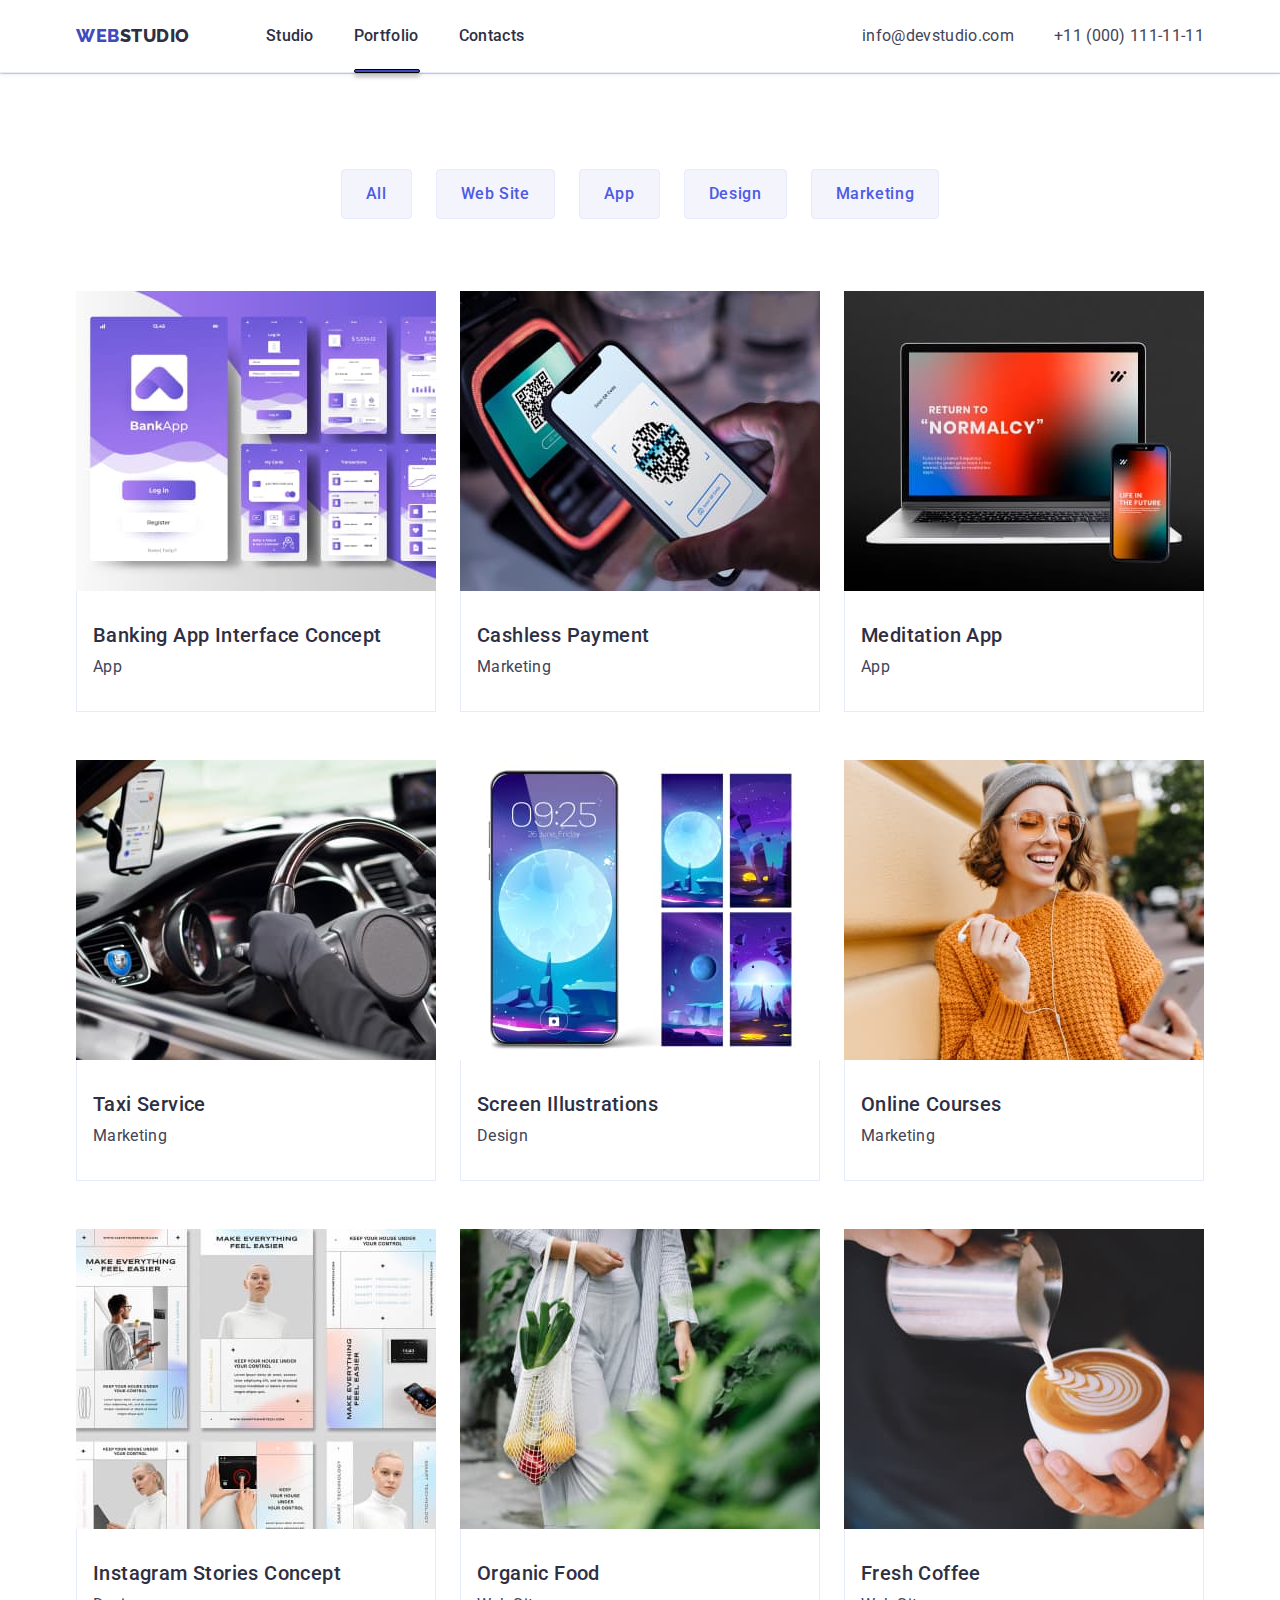
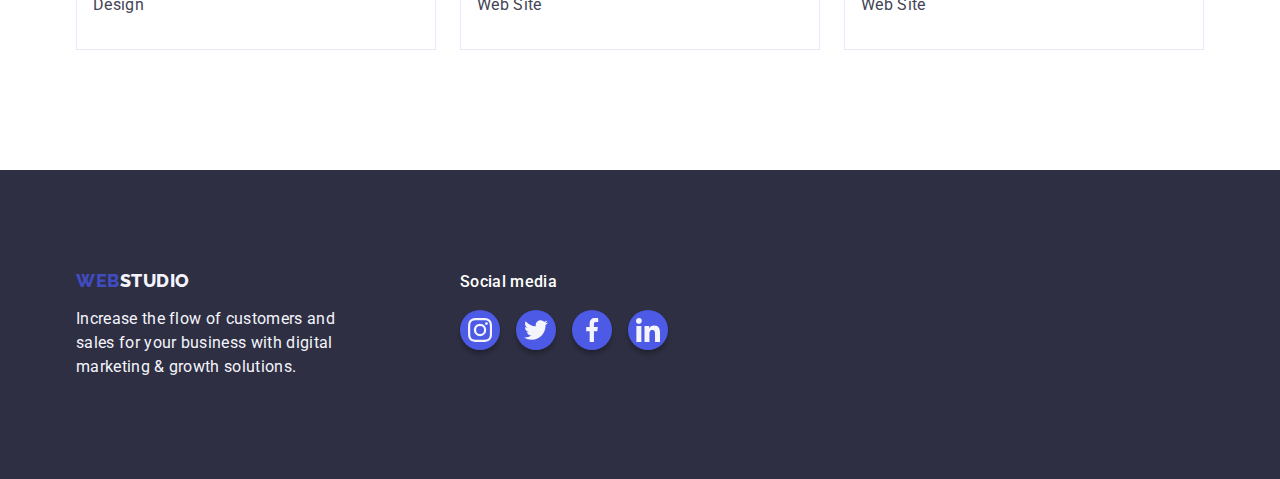
==== commit f6d6bbb2: "hgv" ====
--- a/portfolio.html
+++ b/portfolio.html
@@ -28,8 +28,8 @@
             <li class="menu-item">
               <a class="menu-item-link link" href="./index.html">Studio</a>
             </li>
-            <li class="menu-item portfolio">
-              <a class="menu-item-link link" href="./portfolio.html"
+            <li class="menu-item">
+              <a class="menu-item-link portfolio link" href="./portfolio.html"
                 >Portfolio</a
               >
             </li>
--- a/css/styles.css
+++ b/css/styles.css
@@ -137,7 +137,8 @@
   line-height: 1.17;
   letter-spacing: 0.03em;
   text-transform: uppercase;
-  color: #4d5ae5;
+  /* color: #4d5ae5; */
+  color: #404bbf;
 }
 
 /* --------  стилі списків меню та контактів -------- */
@@ -155,6 +156,10 @@
   color: var(--menu-color);
   transition: color 250ms cubic-bezier(0.4, 0, 0.2, 1);
 }
+.menu-item-link {
+  position: relative;
+  color: #404bbf;
+}
 
 .menu .link:hover,
 .menu .link:focus {
@@ -163,6 +168,27 @@
 /* Задаємо нижню синю полоску неа активній сторінці  */
 
 .studio::after {
+  position: absolute;
+  left: 0;
+  bottom: -1px;
+  height: 4px;
+  background-color: #404bbf;
+  content: "";
+  display: block;
+  width: 66px;
+  height: 4px;
+  color: #404bbf;
+  border: 1px solid #000000;
+  box-shadow: 0px 4px 4px rgba(0, 0, 0, 0.25);
+  border-radius: 2px;
+}
+
+.portfolio::after {
+  position: absolute;
+  left: 0;
+  bottom: -1px;
+  height: 4px;
+  background-color: #404bbf;
   content: "";
   display: block;
   width: 66px;
@@ -172,19 +198,8 @@
   box-shadow: 0px 4px 4px rgba(0, 0, 0, 0.25);
   border-radius: 2px;
 }
-
-.portfolio::after {
-  content: "";
-  display: block;
-  width: 66px;
-  height: 4px;
-  background: #404bbf;
-  border: 1px solid #000000;
-  box-shadow: 0px 4px 4px rgba(0, 0, 0, 0.25);
-  border-radius: 2px;
-}
-.contacts-item-link,
-.contacts {
+.contacts-item-link {
+  /* .contacts { */
   /* --------  розширюємо область контактів -------- */
   padding-top: 24px;
   padding-bottom: 24px;
@@ -260,8 +275,7 @@
   line-height: 1.5;
   letter-spacing: 0.04em;
   color: #ffffff;
-  transition: background 250ms cubic-bezier(0.4, 0, 0.2, 1),
-    color 250ms cubic-bezier(0.4, 0, 0.2, 1);
+  transition: background-color 250ms cubic-bezier(0.4, 0, 0.2, 1);
 }
 .hero-btn:hover,
 .hero-btn:focus {
@@ -496,8 +510,9 @@
   align-items: center;
   justify-content: center;
   color: #8e8f99;
-  transition: color 250ms cubic-bezier(0.4, 0, 0.2, 1);
-  transition: border-color 250ms cubic-bezier(0.4, 0, 0.2, 1);
+
+  transition: border-color 250ms cubic-bezier(0.4, 0, 0.2, 1),
+    color 250ms cubic-bezier(0.4, 0, 0.2, 1);
 }
 .customers-list .customers-list-item {
   width: 168px;
@@ -633,7 +648,9 @@
   letter-spacing: 0.04em;
   color: var(--btn-portfolio-color);
   transition: background-color 250ms cubic-bezier(0.4, 0, 0.2, 1),
-    color 250ms cubic-bezier(0.4, 0, 0.2, 1);
+    color 250ms cubic-bezier(0.4, 0, 0.2, 1),
+    border-color 250ms cubic-bezier(0.4, 0, 0.2, 1),
+    box-shadow 250ms cubic-bezier(0.4, 0, 0.2, 1);
 }
 .applicationarea-btn:hover,
 .applicationarea-btn:focus {
@@ -694,6 +711,7 @@
 }
 .project-item-link {
   display: block;
+  transition: box-shadow 250ms cubic-bezier(0.4, 0, 0.2, 1);
 }
 .project-item-link:hover,
 .project-item-link:focus {
@@ -709,9 +727,8 @@
   line-height: 1.5;
   letter-spacing: 0.02em;
   color: #f4f4fd;
-  background-color: rgba(77, 90, 229, 0.75);
+  background-color: #4d5ae5;
   padding: 40px 32px;
-
   /* задаємо позиціонування оверлею */
   position: absolute;
   top: 0;
@@ -746,7 +763,7 @@
 /* робимо саме модальне вікно */
 .modal {
   width: 408px;
-  height: 584px;
+  min-height: 584px;
   background: #fcfcfc;
   box-shadow: 0px 1px 1px rgba(0, 0, 0, 0.14), 0px 1px 3px rgba(0, 0, 0, 0.12),
     0px 2px 1px rgba(0, 0, 0, 0.2);
@@ -756,6 +773,7 @@
   top: 50%;
   left: 50%;
   transform: translate(-50%, -50%);
+  transition: transform 250ms cubic-bezier(0.4, 0, 0.2, 1);
 }
 /* Робимо кнопку закриття модального вікна */
 .btn-modal-clouse {
@@ -764,7 +782,7 @@
   justify-content: center;
   width: 24px;
   height: 24px;
-  padding: 0;
+  padding: 0px;
   border-radius: 50%;
   background-color: #e7e9fc;
   border: 1px solid rgba(0, 0, 0, 0.1);
@@ -772,6 +790,19 @@
   position: absolute;
   top: 24px;
   right: 24px;
+  transition: background-color 250ms cubic-bezier(0.4, 0, 0.2, 1),
+    border 250ms cubic-bezier(0.4, 0, 0.2, 1);
+}
+.modal-clouse-icon {
+  transition: fill 250ms cubic-bezier(0.4, 0, 0.2, 1);
+}
+
+/* Робимо ховер та фокус кнопки */
+.btn-modal-clouse:hover,
+.btn-modal-clouse:focus {
+  background-color: #404bbf;
+  border: none;
+  fill: #ffffff;
 }
 /* Приховуємо кнопку */
 .is-hidden {
